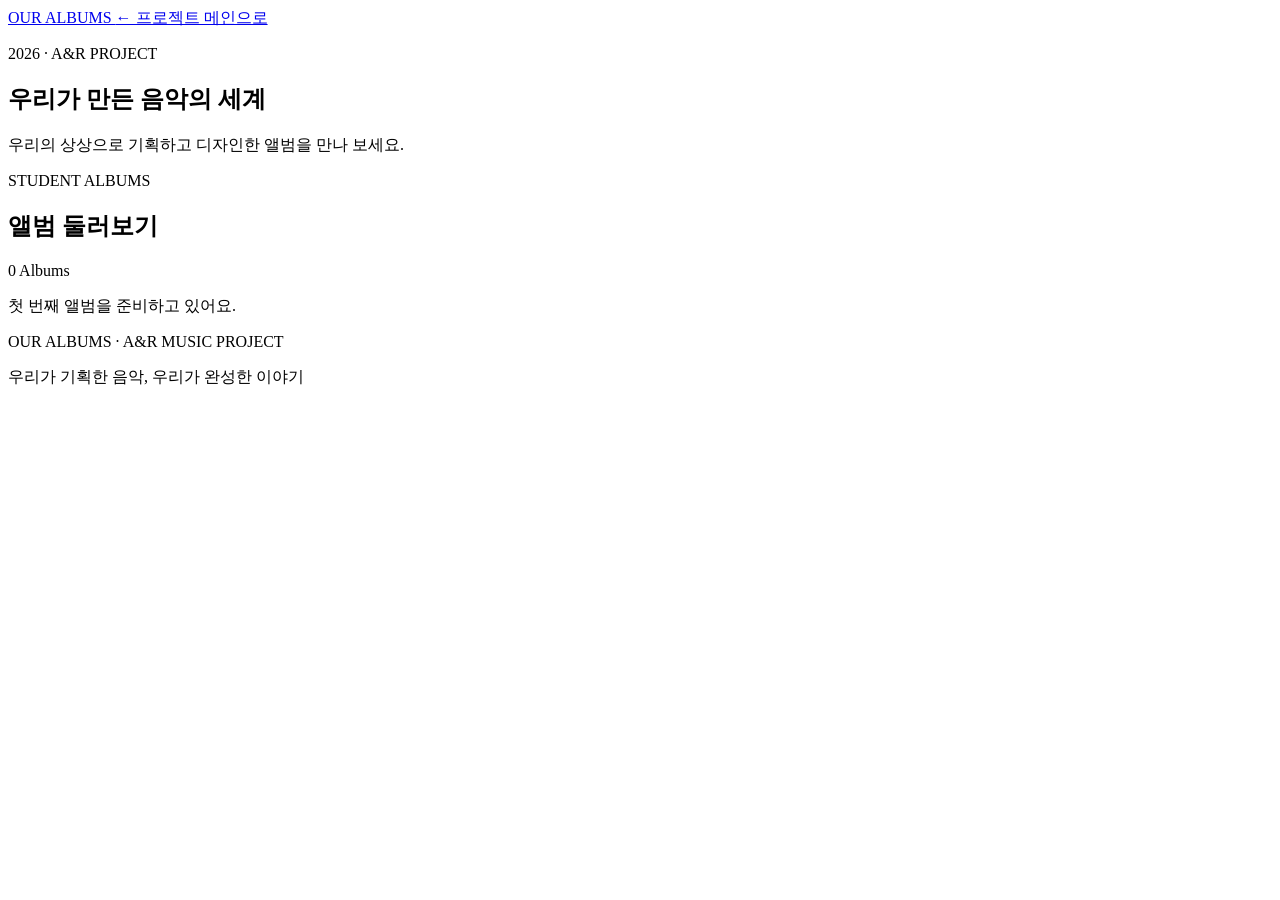
==== albums/index.html @ 0df3c687 "Create index.html" ====
<!DOCTYPE html>
<html lang="ko">
<head>
  <meta charset="UTF-8">
  <meta name="viewport" content="width=device-width, initial-scale=1.0">
  <meta name="theme-color" content="#171923">
  <title>우리의 앨범 | A&R 프로젝트</title>
  <link rel="stylesheet" href="./style.css">
</head>
<body>
  <header class="album-header">
    <a class="brand" href="./index.html">
      OUR ALBUMS
    </a>
    <a class="home-link" href="../index.html">
      ← 프로젝트 메인으로
    </a>
  </header>

  <main>
    <section class="album-hero">
      <p class="eyebrow">2026 · A&R PROJECT</p>
      <h1>우리가 만든 음악의 세계</h1>
      <p>
        우리의 상상으로 기획하고 디자인한 앨범을 만나 보세요.
      </p>
    </section>

    <section class="album-section">
      <div class="section-heading">
        <div>
          <p class="eyebrow">STUDENT ALBUMS</p>
          <h2>앨범 둘러보기</h2>
        </div>
        <span id="album-count">0 Albums</span>
      </div>

      <div id="album-list" class="album-grid"></div>

      <p id="empty-message" class="empty-message">
        첫 번째 앨범을 준비하고 있어요.
      </p>
    </section>

    <section id="album-detail" class="album-detail" hidden>
      <button id="close-detail" class="back-button" type="button">
        ← 앨범 목록으로
      </button>
      <div id="detail-content"></div>
    </section>
  </main>

  <footer class="album-footer">
    <p>OUR ALBUMS · A&R MUSIC PROJECT</p>
    <p>우리가 기획한 음악, 우리가 완성한 이야기</p>
  </footer>

  <script src="./app.js"></script>
</body>
</html>
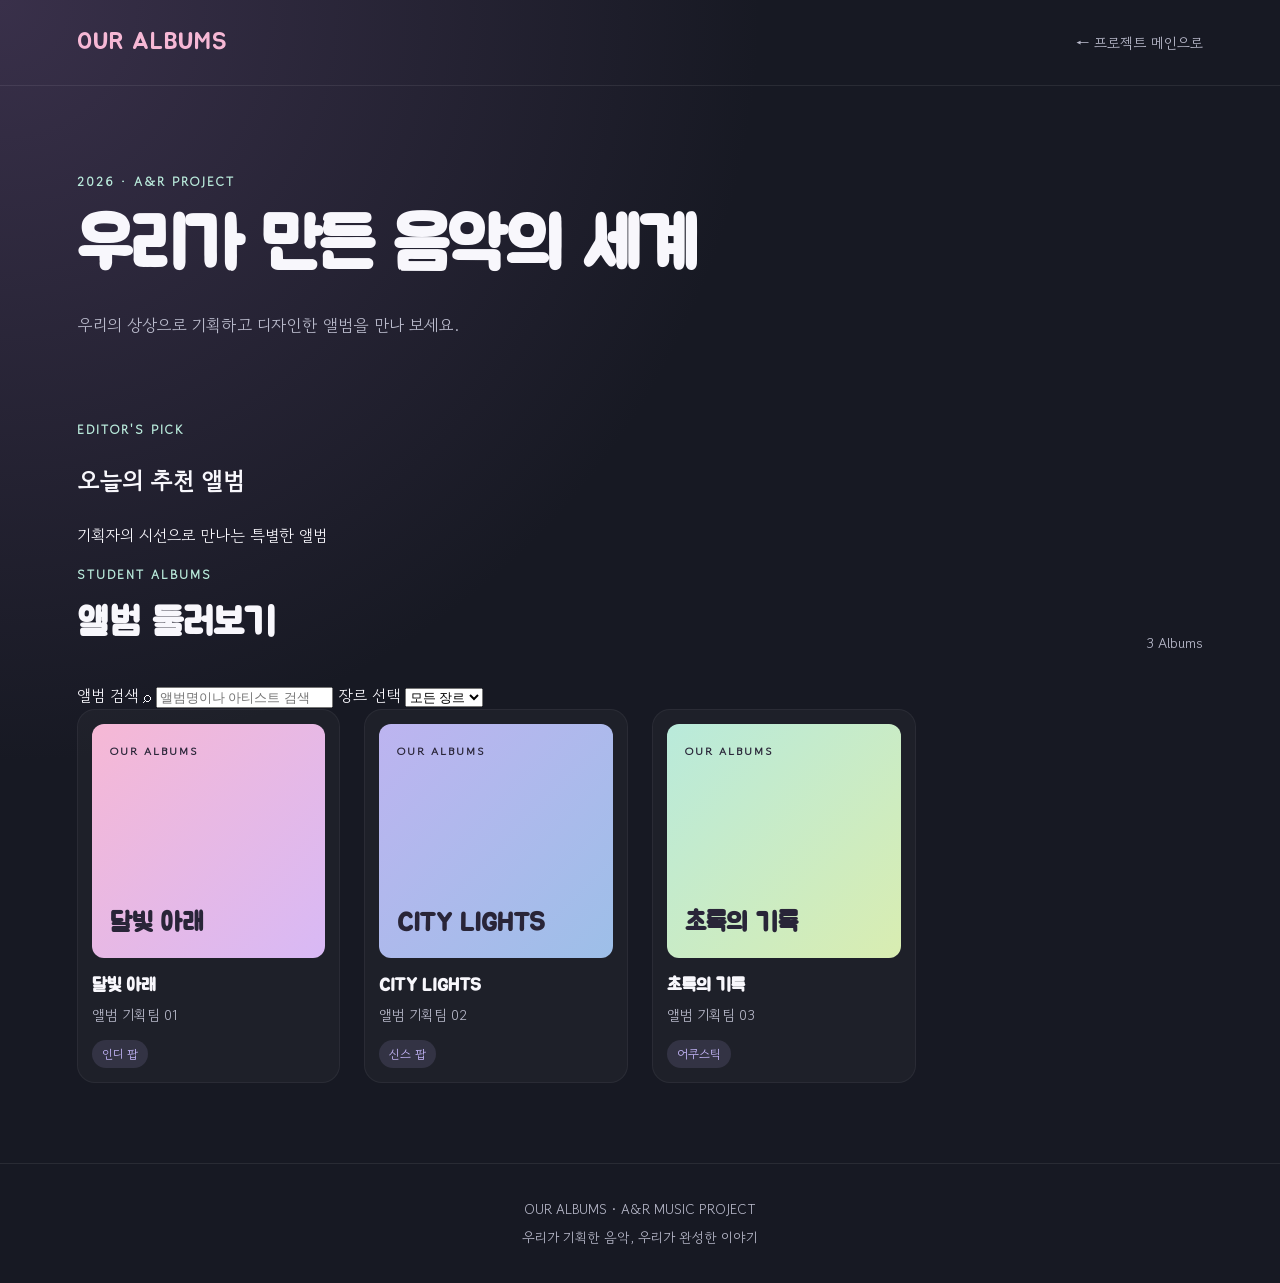
==== commit 3c92e33b: "검색창 장르 필터 추가" ====
--- a/albums/index.html
+++ b/albums/index.html
@@ -27,6 +27,15 @@
       </p>
     </section>
 
+<section id="featured-section" class="featured-section">
+  <div class="featured-heading">
+    <p class="eyebrow">EDITOR'S PICK</p>
+    <h2>오늘의 추천 앨범</h2>
+    <p>기획자의 시선으로 만나는 특별한 앨범</p>
+  </div>
+  <div id="featured-album"></div>
+</section>
+
     <section class="album-section">
       <div class="section-heading">
         <div>
@@ -35,6 +44,26 @@
         </div>
         <span id="album-count">0 Albums</span>
       </div>
+
+<div class="album-controls">
+  <label class="search-box">
+    <span class="sr-only">앨범 검색</span>
+    <span aria-hidden="true">⌕</span>
+    <input
+      id="album-search"
+      type="search"
+      placeholder="앨범명이나 아티스트 검색"
+      autocomplete="off"
+    >
+  </label>
+
+  <label class="filter-box">
+    <span class="sr-only">장르 선택</span>
+    <select id="genre-filter">
+      <option value="all">모든 장르</option>
+    </select>
+  </label>
+</div>
 
       <div id="album-list" class="album-grid"></div>
 
--- a/albums/style.css
+++ b/albums/style.css
@@ -0,0 +1,394 @@
+
+@import url('https://fonts.googleapis.com/css2?family=Gowun+Dodum&family=Jua&display=swap');
+
+:root {
+  --bg: #171923;
+  --panel: #222431;
+  --panel-hover: #2c2f40;
+  --text: #f8f7fc;
+  --muted: #b9bacb;
+  --pink: #f6b8d5;
+  --lavender: #c9baff;
+  --mint: #b9eadb;
+  --yellow: #ffe6a6;
+  --peach: #ffcdb9;
+}
+
+* {
+  box-sizing: border-box;
+}
+
+html {
+  scroll-behavior: smooth;
+}
+
+body {
+  margin: 0;
+  min-height: 100vh;
+  background:
+    radial-gradient(ellipse at top left, #39304a 0, transparent 42%),
+    var(--bg);
+  color: var(--text);
+  font-family: 'Gowun Dodum', sans-serif;
+  line-height: 1.7;
+}
+
+a {
+  color: inherit;
+  text-decoration: none;
+}
+
+button {
+  font: inherit;
+}
+
+.album-header {
+  display: flex;
+  justify-content: space-between;
+  align-items: center;
+  gap: 16px;
+  padding: 22px 6%;
+  border-bottom: 1px solid #ffffff14;
+}
+
+.brand {
+  font-family: 'Jua', sans-serif;
+  font-size: 1.5rem;
+  letter-spacing: 1px;
+  color: var(--pink);
+}
+
+.home-link {
+  color: var(--muted);
+  font-size: 0.92rem;
+  transition: color 0.2s;
+}
+
+.home-link:hover {
+  color: white;
+}
+
+main {
+  width: min(1160px, 88%);
+  margin: 0 auto;
+}
+
+.album-hero {
+  padding: 86px 0 64px;
+}
+
+.eyebrow {
+  margin: 0 0 10px;
+  color: var(--mint);
+  font-size: 0.78rem;
+  font-weight: bold;
+  letter-spacing: 2px;
+}
+
+.album-hero h1 {
+  margin: 0;
+  font-family: 'Jua', sans-serif;
+  font-size: clamp(2.2rem, 6vw, 4.4rem);
+  line-height: 1.25;
+  letter-spacing: -1px;
+}
+
+.album-hero > p:last-child {
+  margin-top: 20px;
+  color: var(--muted);
+  font-size: 1.05rem;
+}
+
+.album-section {
+  padding-bottom: 80px;
+}
+
+.section-heading {
+  display: flex;
+  align-items: end;
+  justify-content: space-between;
+  gap: 16px;
+  margin-bottom: 26px;
+}
+
+.section-heading .eyebrow {
+  margin-bottom: 4px;
+}
+
+.section-heading h2 {
+  margin: 0;
+  font-family: 'Jua', sans-serif;
+  font-size: clamp(1.7rem, 4vw, 2.4rem);
+}
+
+#album-count {
+  color: var(--muted);
+  font-size: 0.9rem;
+  white-space: nowrap;
+}
+
+.album-grid {
+  display: grid;
+  grid-template-columns: repeat(4, minmax(0, 1fr));
+  gap: 24px;
+}
+
+.album-card {
+  min-width: 0;
+  padding: 14px;
+  overflow: hidden;
+  border: 1px solid #ffffff0d;
+  border-radius: 18px;
+  background: #ffffff08;
+  cursor: pointer;
+  transition:
+    transform 0.22s ease,
+    background 0.22s ease,
+    border-color 0.22s ease;
+}
+
+.album-card:hover {
+  transform: translateY(-5px);
+  background: var(--panel-hover);
+  border-color: #ffffff25;
+}
+
+.album-cover {
+  display: block;
+  width: 100%;
+  aspect-ratio: 1;
+  object-fit: cover;
+  border-radius: 12px;
+  background: linear-gradient(
+    135deg,
+    #e8b8d3,
+    #bdb4f0,
+    #b6e8d9
+  );
+}
+
+.album-card h3 {
+  margin: 15px 0 4px;
+  overflow-wrap: anywhere;
+  font-family: 'Jua', sans-serif;
+  font-size: 1.15rem;
+  line-height: 1.45;
+}
+
+.album-artist {
+  margin: 0;
+  color: var(--muted);
+  font-size: 0.9rem;
+  overflow-wrap: anywhere;
+}
+
+.album-genre {
+  display: inline-block;
+  margin-top: 12px;
+  padding: 4px 10px;
+  border-radius: 999px;
+  background: #c9baff20;
+  color: var(--lavender);
+  font-size: 0.76rem;
+}
+
+.empty-message {
+  padding: 40px 20px;
+  border: 1px dashed #ffffff2b;
+  border-radius: 16px;
+  color: var(--muted);
+  text-align: center;
+}
+
+.album-detail {
+  padding: 0 0 80px;
+  scroll-margin-top: 24px;
+}
+
+.album-detail[hidden] {
+  display: none;
+}
+
+.back-button {
+  margin-bottom: 28px;
+  padding: 10px 16px;
+  border: 1px solid #ffffff26;
+  border-radius: 999px;
+  background: transparent;
+  color: var(--text);
+  cursor: pointer;
+}
+
+.back-button:hover {
+  background: var(--panel);
+}
+
+.detail-layout {
+  display: grid;
+  grid-template-columns: minmax(220px, 0.85fr) minmax(0, 1.15fr);
+  gap: 38px;
+  align-items: start;
+}
+
+.detail-cover {
+  width: 100%;
+  aspect-ratio: 1;
+  object-fit: cover;
+  border-radius: 18px;
+  box-shadow: 0 18px 60px #0004;
+}
+
+.detail-info h2 {
+  margin: 0 0 8px;
+  font-family: 'Jua', sans-serif;
+  font-size: clamp(2rem, 5vw, 3.2rem);
+  line-height: 1.25;
+  overflow-wrap: anywhere;
+}
+
+.detail-info > p {
+  color: var(--muted);
+}
+
+.detail-description {
+  margin-top: 28px;
+  padding: 22px;
+  border-radius: 16px;
+  background: var(--panel);
+  white-space: pre-line;
+  overflow-wrap: anywhere;
+}
+
+.detail-description h3,
+.track-section h3 {
+  margin-top: 0;
+  font-family: 'Jua', sans-serif;
+}
+
+.detail-description p {
+  margin-bottom: 0;
+}
+
+.track-section {
+  margin-top: 28px;
+}
+
+.track-list {
+  padding: 0;
+  list-style: none;
+}
+
+.track-item {
+  display: flex;
+  gap: 14px;
+  align-items: start;
+  padding: 14px 0;
+  border-bottom: 1px solid #ffffff15;
+}
+
+.track-number {
+  color: var(--pink);
+  font-weight: bold;
+  min-width: 24px;
+}
+
+.track-item strong {
+  display: block;
+}
+
+.track-item span:last-child {
+  color: var(--muted);
+  font-size: 0.9rem;
+  overflow-wrap: anywhere;
+}
+
+.album-footer {
+  padding: 30px 6%;
+  border-top: 1px solid #ffffff14;
+  color: var(--muted);
+  text-align: center;
+  font-size: 0.85rem;
+}
+
+.album-footer p {
+  margin: 4px 0;
+}
+
+@media (max-width: 900px) {
+  .album-grid {
+    grid-template-columns: repeat(3, minmax(0, 1fr));
+    gap: 16px;
+  }
+}
+
+@media (max-width: 620px) {
+  .album-header {
+    padding: 18px 5%;
+  }
+
+  .brand {
+    font-size: 1.2rem;
+  }
+
+  .home-link {
+    font-size: 0.8rem;
+  }
+
+  main {
+    width: 90%;
+  }
+
+  .album-hero {
+    padding: 60px 0 46px;
+  }
+
+  .album-grid {
+    grid-template-columns: repeat(2, minmax(0, 1fr));
+    gap: 12px;
+  }
+
+  .album-card {
+    padding: 10px;
+    border-radius: 14px;
+  }
+
+  .album-card h3 {
+    font-size: 1rem;
+  }
+
+  .detail-layout {
+    grid-template-columns: 1fr;
+    gap: 24px;
+  }
+
+  .detail-cover {
+    max-width: 420px;
+  }
+
+  .section-heading {
+    align-items: start;
+  }
+}
+
+
+.cover-placeholder {
+  display: flex;
+  flex-direction: column;
+  justify-content: space-between;
+  align-items: flex-start;
+  padding: 18px;
+  color: #292538;
+  overflow-wrap: anywhere;
+}
+
+.cover-placeholder span {
+  font-size: 0.7rem;
+  font-weight: bold;
+  letter-spacing: 2px;
+}
+
+.cover-placeholder strong {
+  font-family: 'Jua', sans-serif;
+  font-size: clamp(1.2rem, 2vw, 1.8rem);
+  line-height: 1.25;
+}
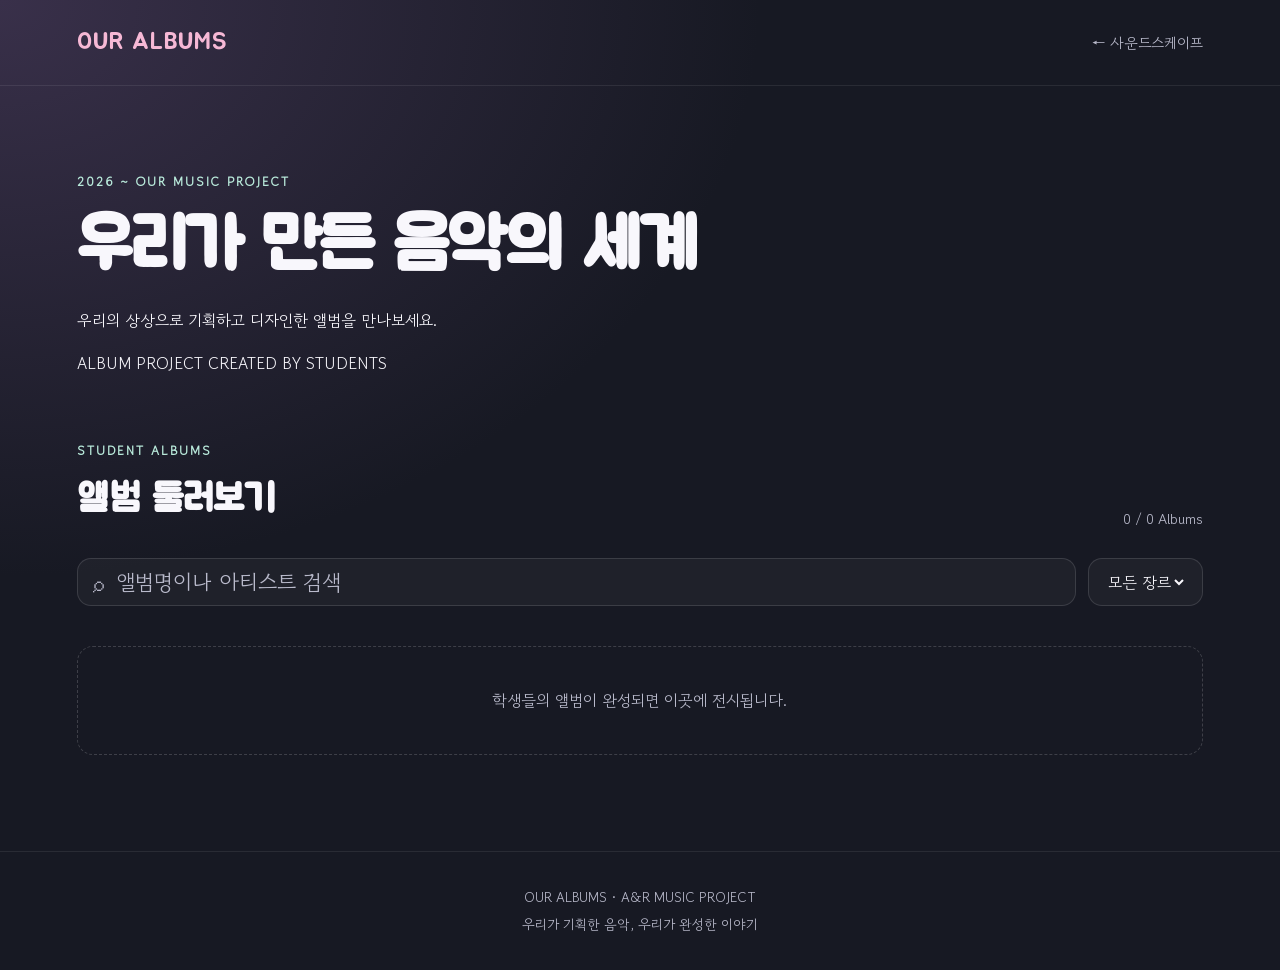
==== commit ddea860f: "띠지 수정" ====
--- a/albums/index.html
+++ b/albums/index.html
@@ -9,23 +9,33 @@
   <link rel="stylesheet" href="./style.css">
 </head>
 <body>
+
   <header class="album-header">
     <a class="brand" href="./index.html">
       OUR ALBUMS
     </a>
+
     <a class="home-link" href="../index.html">
-      ← 프로젝트 메인으로
+      ← 사운드스케이프
     </a>
   </header>
 
   <main>
     <section class="album-hero">
-      <p class="eyebrow">2026 · A&R PROJECT</p>
+      <p class="eyebrow">2026 ~ OUR MUSIC PROJECT</p>
+
       <h1>우리가 만든 음악의 세계</h1>
-      <p>
-        우리의 상상으로 기획하고 디자인한 앨범을 만나 보세요.
+
+      <p class="hero-description">
+        우리의 상상으로 기획하고 디자인한 앨범을 만나보세요.
       </p>
+
+      <div class="hero-bottom">
+        <span>ALBUM PROJECT</span>
+        <span>CREATED BY STUDENTS</span>
+      </div>
     </section>
+
 
 <section id="featured-section" class="featured-section">
   <div class="featured-heading">
--- a/albums/style.css
+++ b/albums/style.css
@@ -392,3 +392,161 @@
   font-size: clamp(1.2rem, 2vw, 1.8rem);
   line-height: 1.25;
 }
+
+/* 접근성: 화면에는 숨기되 스크린 리더에서는 읽을 수 있게 */
+.sr-only {
+  position: absolute;
+  width: 1px;
+  height: 1px;
+  padding: 0;
+  margin: -1px;
+  overflow: hidden;
+  clip: rect(0, 0, 0, 0);
+  white-space: nowrap;
+  border: 0;
+}
+
+.album-controls {
+  display: flex;
+  gap: 12px;
+  margin-bottom: 24px;
+}
+
+.search-box,
+.filter-box {
+  display: flex;
+  align-items: center;
+  gap: 10px;
+  min-height: 48px;
+  padding: 0 15px;
+  border: 1px solid #ffffff20;
+  border-radius: 14px;
+  background: #ffffff09;
+  color: var(--muted);
+}
+
+.search-box {
+  flex: 1;
+  min-width: 0;
+  font-size: 1.35rem;
+}
+
+.search-box input,
+.filter-box select {
+  width: 100%;
+  min-width: 0;
+  border: 0;
+  outline: none;
+  background: transparent;
+  color: var(--text);
+  font: inherit;
+}
+
+.search-box input::placeholder {
+  color: var(--muted);
+}
+
+.filter-box select {
+  cursor: pointer;
+}
+
+.filter-box option {
+  background: #222431;
+  color: #ffffff;
+}
+
+.search-box:focus-within,
+.filter-box:focus-within {
+  border-color: var(--lavender);
+}
+
+.featured-section {
+  margin-bottom: 60px;
+}
+
+.featured-heading {
+  margin-bottom: 20px;
+}
+
+.featured-heading h2 {
+  margin: 0;
+  font-family: 'Jua', sans-serif;
+  font-size: clamp(1.8rem, 4vw, 2.5rem);
+}
+
+.featured-heading > p:last-child {
+  color: var(--muted);
+  margin-top: 8px;
+}
+
+.featured-card {
+  display: grid;
+  grid-template-columns: minmax(180px, 0.75fr) minmax(0, 1.25fr);
+  gap: 28px;
+  align-items: center;
+  padding: 24px;
+  border: 1px solid #ffffff16;
+  border-radius: 24px;
+  background: linear-gradient(120deg, #c9baff22, #f6b8d510);
+  cursor: pointer;
+  transition: background 0.2s, transform 0.2s;
+}
+
+.featured-card:hover {
+  background: linear-gradient(120deg, #c9baff35, #f6b8d51c);
+  transform: translateY(-3px);
+}
+
+.featured-card .album-cover {
+  width: 100%;
+}
+
+.featured-copy h3 {
+  margin: 8px 0;
+  font-family: 'Jua', sans-serif;
+  font-size: clamp(1.6rem, 4vw, 2.6rem);
+  overflow-wrap: anywhere;
+}
+
+.featured-copy p {
+  color: var(--muted);
+}
+
+.featured-open {
+  display: inline-block;
+  margin-top: 10px;
+  padding: 9px 16px;
+  border-radius: 999px;
+  background: var(--pink);
+  color: #292538;
+  font-weight: bold;
+}
+
+.no-results {
+  grid-column: 1 / -1;
+  padding: 36px 16px;
+  color: var(--muted);
+  text-align: center;
+  border: 1px dashed #ffffff2b;
+  border-radius: 16px;
+}
+
+@media (max-width: 620px) {
+  .album-controls {
+    flex-direction: column;
+  }
+
+  .filter-box {
+    min-height: 44px;
+  }
+
+  .featured-card {
+    grid-template-columns: 1fr;
+    gap: 18px;
+    padding: 16px;
+  }
+
+  .featured-card .album-cover {
+    max-width: 320px;
+  }
+}
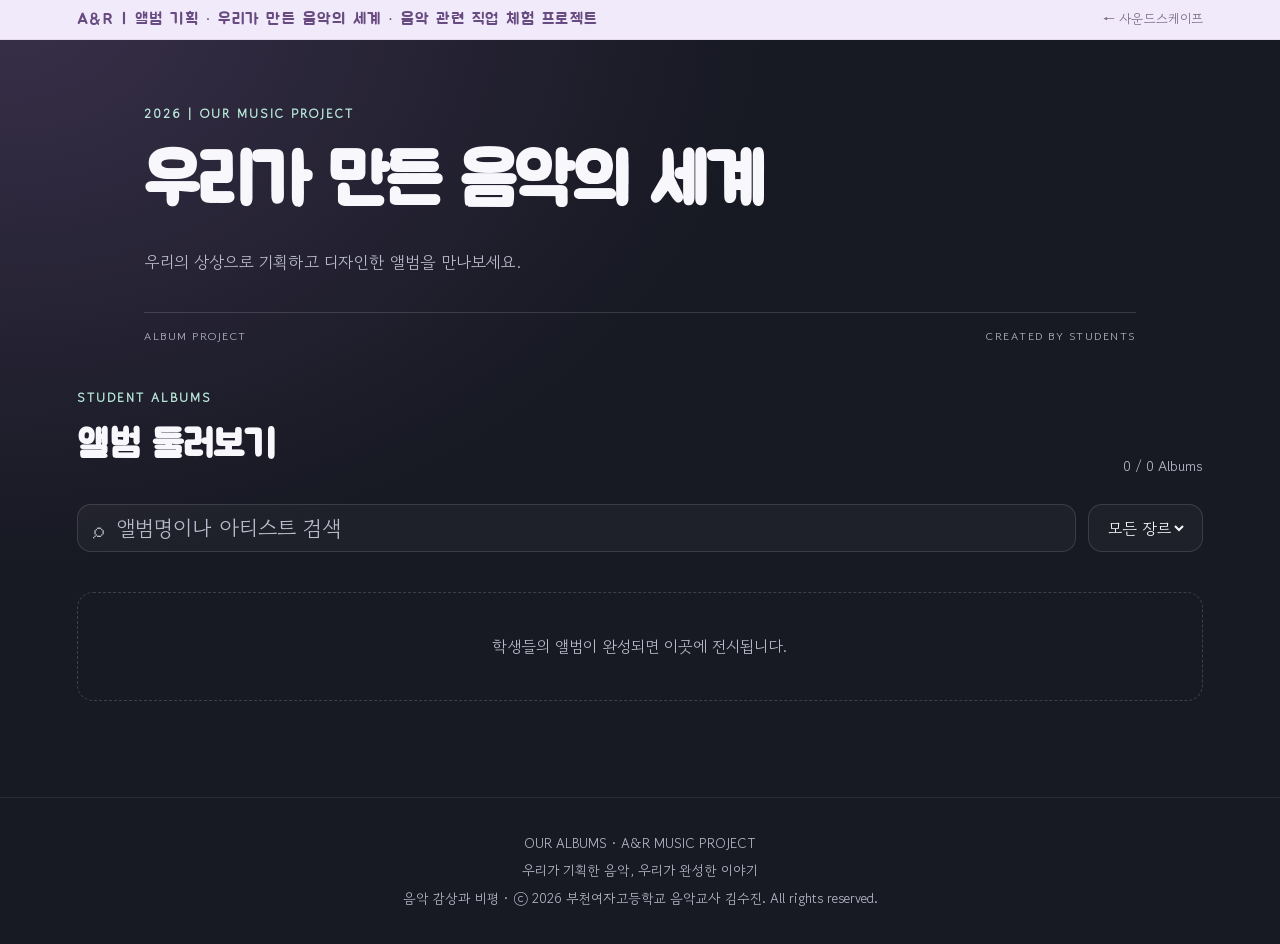
==== commit 3c273119: "세부 수정" ====
--- a/albums/index.html
+++ b/albums/index.html
@@ -5,14 +5,14 @@
   <meta charset="UTF-8">
   <meta name="viewport" content="width=device-width, initial-scale=1.0">
   <meta name="theme-color" content="#171923">
-  <title>우리의 앨범 | A&R 프로젝트</title>
+  <title> A&R 체험 앨범 기획 프로젝트</title>
   <link rel="stylesheet" href="./style.css">
 </head>
 <body>
 
   <header class="album-header">
     <a class="brand" href="./index.html">
-      OUR ALBUMS
+     A&R | 앨범 기획 · 우리가 만든 음악의 세계 · 음악 관련 직업 체험 프로젝트
     </a>
 
     <a class="home-link" href="../index.html">
@@ -22,7 +22,7 @@
 
   <main>
     <section class="album-hero">
-      <p class="eyebrow">2026 ~ OUR MUSIC PROJECT</p>
+      <p class="eyebrow">2026 | OUR MUSIC PROJECT</p>
 
       <h1>우리가 만든 음악의 세계</h1>
 
@@ -93,6 +93,7 @@
   <footer class="album-footer">
     <p>OUR ALBUMS · A&R MUSIC PROJECT</p>
     <p>우리가 기획한 음악, 우리가 완성한 이야기</p>
+    <p>음악 감상과 비평 · ⓒ 2026 부천여자고등학교 음악교사 김수진. All rights reserved.</p>
   </footer>
 
   <script src="./app.js"></script>
--- a/albums/style.css
+++ b/albums/style.css
@@ -42,30 +42,38 @@
   font: inherit;
 }
 
+
 .album-header {
   display: flex;
   justify-content: space-between;
   align-items: center;
   gap: 16px;
-  padding: 22px 6%;
-  border-bottom: 1px solid #ffffff14;
+  min-height: 38px;
+  padding: 6px 6%;
+  box-sizing: border-box;
+  background: #f1eafa;
+  border-bottom: 1px solid #e5d9f0;
 }
 
 .brand {
   font-family: 'Jua', sans-serif;
-  font-size: 1.5rem;
-  letter-spacing: 1px;
-  color: var(--pink);
+  font-size: 1rem;
+  letter-spacing: 1.5px;
+  color: #684b80;
+  text-decoration: none;
+  white-space: nowrap;
 }
 
 .home-link {
-  color: var(--muted);
-  font-size: 0.92rem;
+  color: #796b87;
+  font-size: 0.82rem;
+  text-decoration: none;
+  white-space: nowrap;
   transition: color 0.2s;
 }
 
 .home-link:hover {
-  color: white;
+  color: #a06ac0;
 }
 
 main {
@@ -74,11 +82,15 @@
 }
 
 .album-hero {
-  padding: 86px 0 64px;
-}
+  padding: 64px 6% 42px;
+  box-sizing: border-box;
+  max-width: 1200px;
+  margin: 0 auto;
+}
+
 
 .eyebrow {
-  margin: 0 0 10px;
+  margin: 0 0 14px;
   color: var(--mint);
   font-size: 0.78rem;
   font-weight: bold;
@@ -93,10 +105,24 @@
   letter-spacing: -1px;
 }
 
-.album-hero > p:last-child {
-  margin-top: 20px;
+.album-hero > p.hero-description {
+  margin: 20px 0 0;
   color: var(--muted);
   font-size: 1.05rem;
+  line-height: 1.8;
+}
+
+.hero-bottom {
+  display: flex;
+  flex-wrap: wrap;
+  justify-content: space-between;
+  gap: 8px 20px;
+  margin-top: 34px;
+  padding-top: 14px;
+  border-top: 1px solid #ffffff24;
+  color: var(--muted);
+  font-size: 0.7rem;
+  letter-spacing: 1.5px;
 }
 
 .album-section {
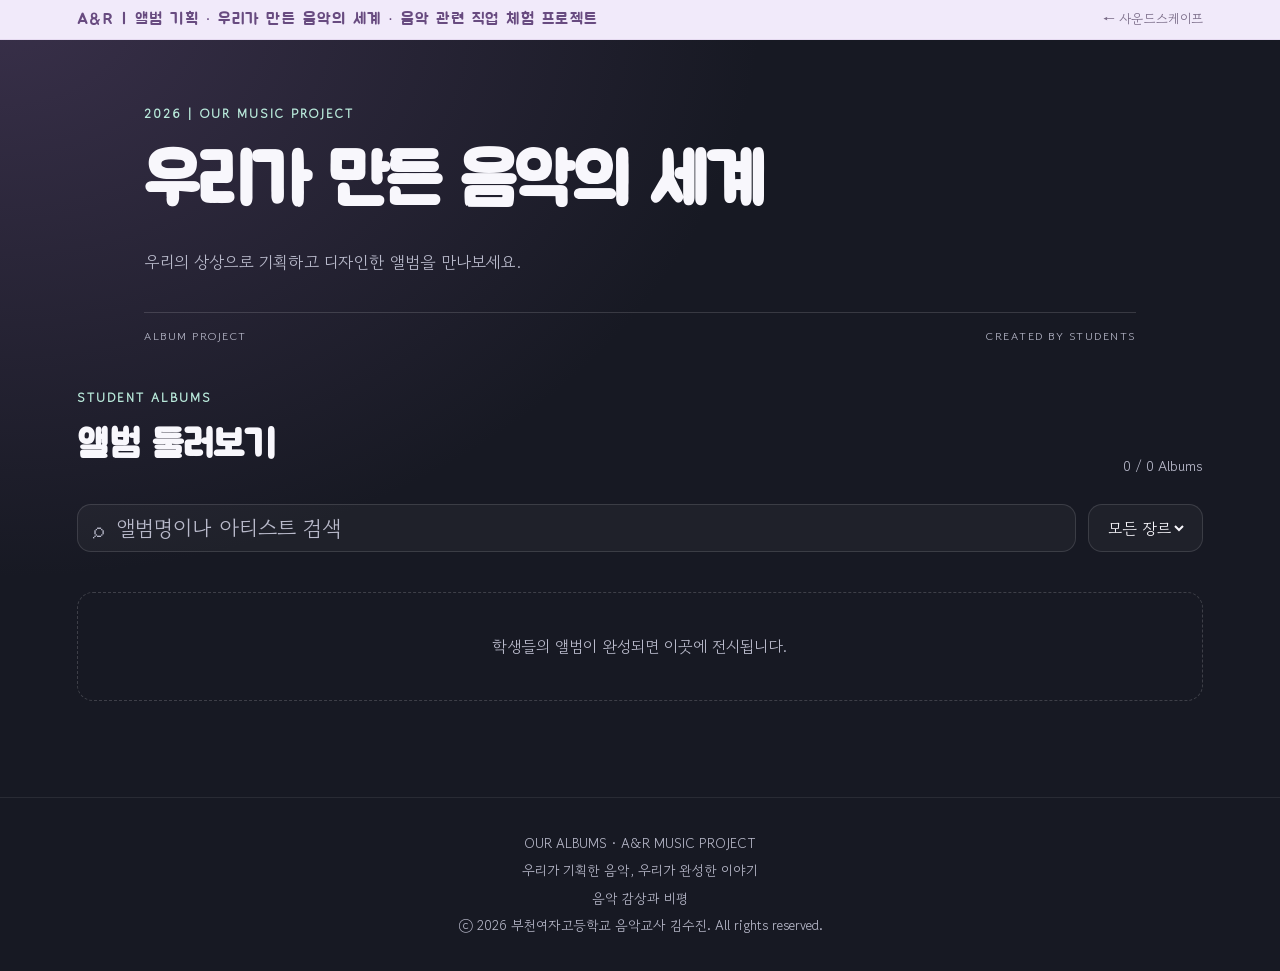
==== commit c26d2816: "Update index.html" ====
--- a/albums/index.html
+++ b/albums/index.html
@@ -93,7 +93,8 @@
   <footer class="album-footer">
     <p>OUR ALBUMS · A&R MUSIC PROJECT</p>
     <p>우리가 기획한 음악, 우리가 완성한 이야기</p>
-    <p>음악 감상과 비평 · ⓒ 2026 부천여자고등학교 음악교사 김수진. All rights reserved.</p>
+    <p>음악 감상과 비평</p>
+    <p>ⓒ 2026 부천여자고등학교 음악교사 김수진. All rights reserved.</p>
   </footer>
 
   <script src="./app.js"></script>
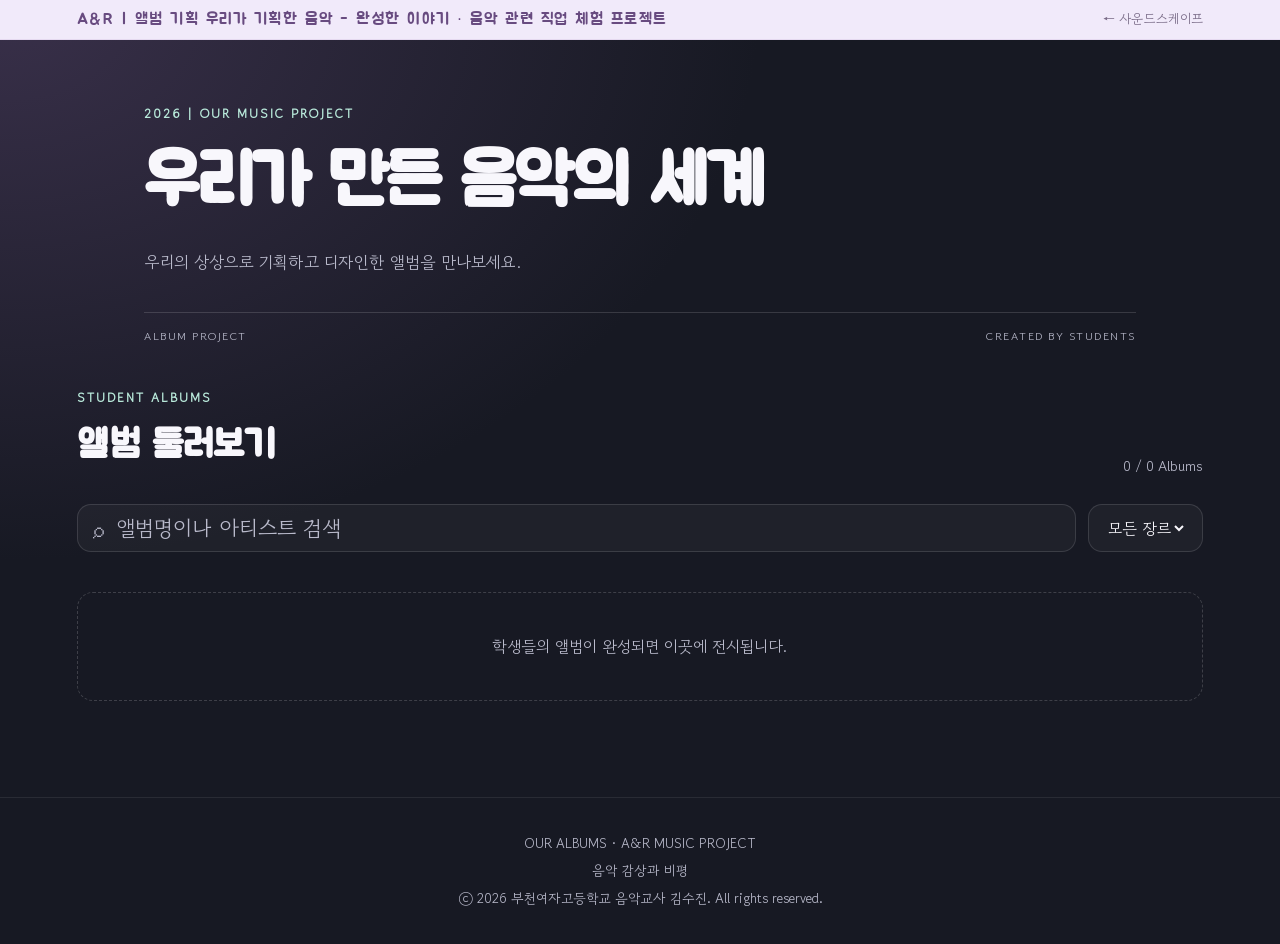
==== commit 36812acb: "Update index.html" ====
--- a/albums/index.html
+++ b/albums/index.html
@@ -12,7 +12,8 @@
 
   <header class="album-header">
     <a class="brand" href="./index.html">
-     A&R | 앨범 기획 · 우리가 만든 음악의 세계 · 음악 관련 직업 체험 프로젝트
+     A&R | 앨범 기획
+      <span class="ribbon-subtitle">우리가 기획한 음악 - 완성한 이야기 · 음악 관련 직업 체험 프로젝트 </span>
     </a>
 
     <a class="home-link" href="../index.html">
@@ -92,7 +93,6 @@
 
   <footer class="album-footer">
     <p>OUR ALBUMS · A&R MUSIC PROJECT</p>
-    <p>우리가 기획한 음악, 우리가 완성한 이야기</p>
     <p>음악 감상과 비평</p>
     <p>ⓒ 2026 부천여자고등학교 음악교사 김수진. All rights reserved.</p>
   </footer>
